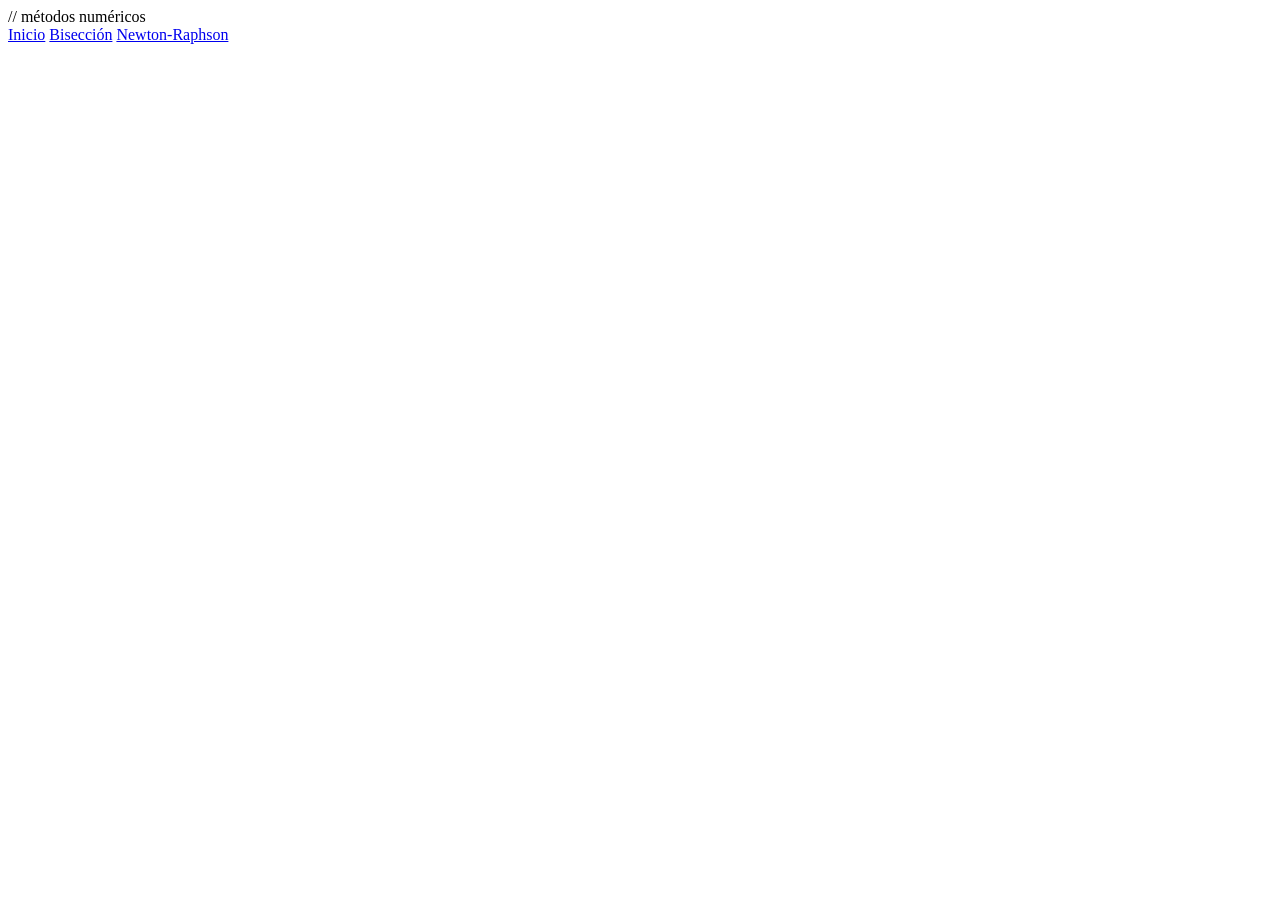
==== index.html @ 4c746f29 "feat: estructura base HTML de página principal" ====
<!DOCTYPE html>
<html lang="es">
<head>
  <meta charset="UTF-8">
  <meta name="viewport" content="width=device-width, initial-scale=1.0">
  <title>Métodos Numéricos 2026</title>
  <link rel="preconnect" href="https://fonts.googleapis.com">
  <link href="https://fonts.googleapis.com/css2?family=Space+Mono:wght@400;700&family=DM+Sans:wght@300;400;500;600&display=swap" rel="stylesheet">
  <link rel="stylesheet" href="styles.css">
</head>
<body>

  <nav>
    <div class="nav-brand">// métodos numéricos</div>
    <div class="nav-links">
      <a href="index.html" class="active">Inicio</a>
      <a href="biseccion/index.html">Bisección</a>
      <a href="newton-raphson/index.html">Newton-Raphson</a>
    </div>
  </nav>

</body>
</html>
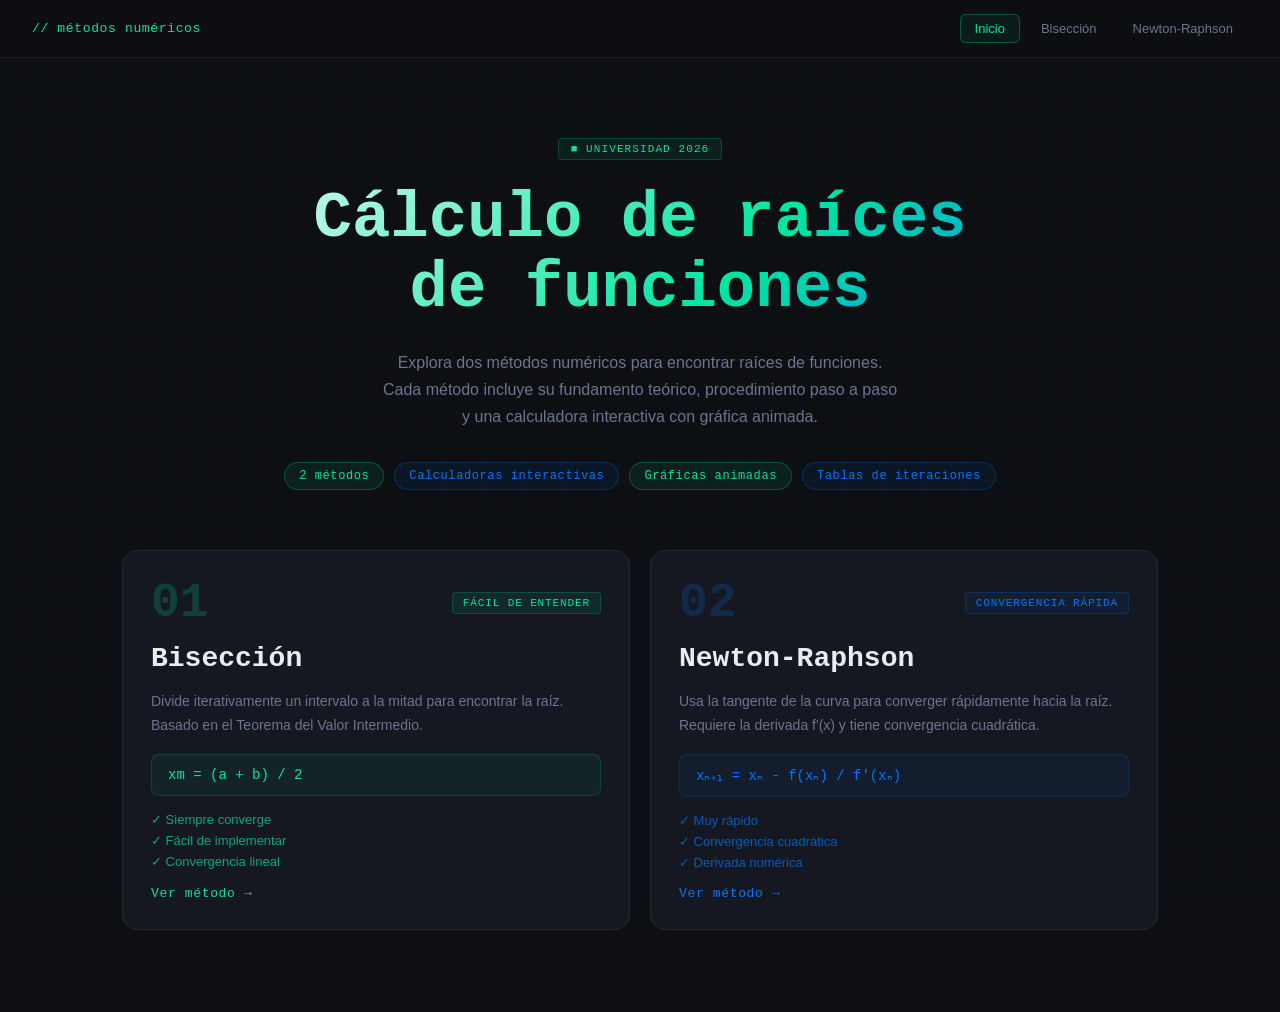
==== commit 18a5eca3: "style: estilos de tarjetas de métodos en página principal" ====
--- a/index.html
+++ b/index.html
@@ -19,5 +19,68 @@
     </div>
   </nav>
 
+  <div class="hero">
+    <div class="hero-tag">&#9632; Universidad 2026</div>
+    <h1>Cálculo de raíces<br>de funciones</h1>
+    <p>
+      Explora dos métodos numéricos para encontrar raíces 
+      de funciones. Cada método incluye su fundamento teórico, 
+      procedimiento paso a paso y una calculadora interactiva 
+      con gráfica animada.
+    </p>
+    <div class="hero-badges">
+      <span class="badge badge-green">2 métodos</span>
+      <span class="badge badge-blue">Calculadoras interactivas</span>
+      <span class="badge badge-green">Gráficas animadas</span>
+      <span class="badge badge-blue">Tablas de iteraciones</span>
+    </div>
+  </div>
+  <div class="methods-grid">
+
+    <a href="biseccion/index.html" class="method-card card-green">
+      <div class="card-header">
+        <div class="card-num">01</div>
+        <div class="card-tag">Fácil de entender</div>
+      </div>
+      <h2>Bisección</h2>
+      <p>
+        Divide iterativamente un intervalo a la mitad para 
+        encontrar la raíz. Basado en el Teorema del Valor 
+        Intermedio.
+      </p>
+      <div class="card-formula">xm = (a + b) / 2</div>
+      <div class="card-features">
+        <span>&#10003; Siempre converge</span>
+        <span>&#10003; Fácil de implementar</span>
+        <span>&#10003; Convergencia lineal</span>
+      </div>
+      <div class="card-footer">
+        Ver método &#8594;
+      </div>
+    </a>
+
+    <a href="newton-raphson/index.html" class="method-card card-blue">
+      <div class="card-header">
+        <div class="card-num">02</div>
+        <div class="card-tag">Convergencia rápida</div>
+      </div>
+      <h2>Newton-Raphson</h2>
+      <p>
+        Usa la tangente de la curva para converger rápidamente 
+        hacia la raíz. Requiere la derivada f'(x) y tiene 
+        convergencia cuadrática.
+      </p>
+      <div class="card-formula">xₙ₊₁ = xₙ - f(xₙ) / f'(xₙ)</div>
+      <div class="card-features">
+        <span>&#10003; Muy rápido</span>
+        <span>&#10003; Convergencia cuadrática</span>
+        <span>&#10003; Derivada numérica</span>
+      </div>
+      <div class="card-footer">
+        Ver método &#8594;
+      </div>
+    </a>
+
+  </div>
 </body>
 </html>
--- a/styles.css
+++ b/styles.css
@@ -0,0 +1,442 @@
+:root {
+  --bg: #0d0f12;
+  --surface: #151820;
+  --surface2: #1c2130;
+  --accent: #00e5a0;
+  --accent2: #0077ff;
+  --text: #e8ecf5;
+  --muted: #6b7590;
+  --border: rgba(255,255,255,0.07);
+  --mono: 'Space Mono', monospace;
+  --sans: 'DM Sans', sans-serif;
+}
+
+* {
+  box-sizing: border-box;
+  margin: 0;
+  padding: 0;
+}
+
+body {
+  background: var(--bg);
+  color: var(--text);
+  font-family: var(--sans);
+  min-height: 100vh;
+  overflow-x: hidden;
+}
+
+body::before {
+  content: '';
+  position: fixed;
+  inset: 0;
+  background-image:
+    linear-gradient(rgba(0,229,160,0.03) 1px, transparent 1px),
+    linear-gradient(90deg, rgba(0,119,255,0.03) 1px, transparent 1px);
+  background-size: 40px 40px;
+  pointer-events: none;
+  z-index: 0;
+}
+
+nav {
+  position: sticky;
+  top: 0;
+  z-index: 100;
+  background: rgba(13,15,18,0.85);
+  backdrop-filter: blur(12px);
+  border-bottom: 1px solid var(--border);
+  padding: 14px 32px;
+  display: flex;
+  align-items: center;
+  justify-content: space-between;
+}
+
+.nav-brand {
+  font-family: var(--mono);
+  font-size: 13px;
+  color: var(--accent);
+  letter-spacing: 0.05em;
+}
+
+.nav-links {
+  display: flex;
+  gap: 6px;
+}
+
+.nav-links a {
+  font-size: 13px;
+  color: var(--muted);
+  text-decoration: none;
+  padding: 6px 14px;
+  border-radius: 6px;
+  border: 1px solid transparent;
+  transition: all 0.2s;
+}
+
+.nav-links a:hover {
+  color: var(--text);
+  border-color: var(--border);
+}
+
+.nav-links a.active {
+  color: var(--accent);
+  border-color: rgba(0,229,160,0.3);
+  background: rgba(0,229,160,0.06);
+}
+
+@media (max-width: 768px) {
+  nav { padding: 14px 16px; }
+}
+
+.hero {
+  position: relative;
+  z-index: 1;
+  padding: 80px 32px 60px;
+  max-width: 1100px;
+  margin: 0 auto;
+  text-align: center;
+}
+
+.hero-tag {
+  display: inline-flex;
+  align-items: center;
+  gap: 8px;
+  font-family: var(--mono);
+  font-size: 11px;
+  color: var(--accent);
+  background: rgba(0,229,160,0.08);
+  border: 1px solid rgba(0,229,160,0.2);
+  padding: 4px 12px;
+  border-radius: 4px;
+  margin-bottom: 24px;
+  letter-spacing: 0.1em;
+  text-transform: uppercase;
+}
+
+.hero h1 {
+  font-family: var(--mono);
+  font-size: clamp(32px, 5vw, 64px);
+  font-weight: 700;
+  line-height: 1.1;
+  background: linear-gradient(135deg, #fff 0%, var(--accent) 60%, var(--accent2) 100%);
+  -webkit-background-clip: text;
+  -webkit-text-fill-color: transparent;
+  margin-bottom: 24px;
+}
+
+.hero p {
+  font-size: 16px;
+  color: var(--muted);
+  max-width: 520px;
+  line-height: 1.7;
+  margin: 0 auto 32px;
+}
+
+.hero-badges {
+  display: flex;
+  gap: 10px;
+  justify-content: center;
+  flex-wrap: wrap;
+}
+
+.badge {
+  font-family: var(--mono);
+  font-size: 12px;
+  padding: 6px 14px;
+  border-radius: 20px;
+  border: 1px solid;
+  letter-spacing: 0.05em;
+}
+
+.badge-green {
+  color: #00e5a0;
+  background: rgba(0,229,160,0.08);
+  border-color: rgba(0,229,160,0.25);
+}
+
+.badge-blue {
+  color: #0077ff;
+  background: rgba(0,119,255,0.08);
+  border-color: rgba(0,119,255,0.25);
+}
+
+@media (max-width: 768px) {
+  .hero { padding: 50px 16px 40px; }
+}
+
+.methods-grid {
+  position: relative;
+  z-index: 1;
+  max-width: 1100px;
+  margin: 0 auto;
+  padding: 0 32px 80px;
+  display: grid;
+  grid-template-columns: 1fr 1fr;
+  gap: 20px;
+}
+
+.method-card {
+  text-decoration: none;
+  color: var(--text);
+  background: var(--surface);
+  border: 1px solid var(--border);
+  border-radius: 16px;
+  padding: 28px;
+  display: flex;
+  flex-direction: column;
+  gap: 16px;
+  transition: all 0.25s;
+  cursor: pointer;
+}
+
+.method-card:hover {
+  transform: translateY(-4px);
+  box-shadow: 0 20px 40px rgba(0,0,0,0.3);
+}
+
+.card-green:hover {
+  border-color: rgba(0,229,160,0.4);
+  box-shadow: 0 20px 40px rgba(0,229,160,0.08);
+}
+
+.card-blue:hover {
+  border-color: rgba(0,119,255,0.4);
+  box-shadow: 0 20px 40px rgba(0,119,255,0.08);
+}
+
+.card-header {
+  display: flex;
+  align-items: center;
+  justify-content: space-between;
+}
+
+.card-num {
+  font-family: var(--mono);
+  font-size: 48px;
+  font-weight: 700;
+  line-height: 1;
+}
+
+.card-green .card-num { color: rgba(0,229,160,0.2); }
+.card-blue .card-num  { color: rgba(0,119,255,0.2); }
+
+.card-tag {
+  font-family: var(--mono);
+  font-size: 11px;
+  padding: 4px 10px;
+  border-radius: 4px;
+  letter-spacing: 0.08em;
+  text-transform: uppercase;
+}
+
+.card-green .card-tag {
+  color: #00e5a0;
+  background: rgba(0,229,160,0.08);
+  border: 1px solid rgba(0,229,160,0.2);
+}
+
+.card-blue .card-tag {
+  color: #0077ff;
+  background: rgba(0,119,255,0.08);
+  border: 1px solid rgba(0,119,255,0.2);
+}
+
+.method-card h2 {
+  font-family: var(--mono);
+  font-size: 28px;
+  font-weight: 700;
+}
+
+.method-card p {
+  font-size: 14px;
+  color: var(--muted);
+  line-height: 1.7;
+}
+
+.card-formula {
+  font-family: var(--mono);
+  font-size: 14px;
+  padding: 12px 16px;
+  border-radius: 8px;
+}
+
+.card-green .card-formula {
+  color: #00e5a0;
+  background: rgba(0,229,160,0.06);
+  border: 1px solid rgba(0,229,160,0.15);
+}
+
+.card-blue .card-formula {
+  color: #0077ff;
+  background: rgba(0,119,255,0.06);
+  border: 1px solid rgba(0,119,255,0.15);
+}
+
+.card-features {
+  display: flex;
+  flex-direction: column;
+  gap: 6px;
+}
+
+.card-features span {
+  font-size: 13px;
+  color: var(--muted);
+}
+
+.card-green .card-features span { color: rgba(0,229,160,0.7); }
+.card-blue  .card-features span { color: rgba(0,119,255,0.7); }
+
+.card-footer {
+  font-family: var(--mono);
+  font-size: 13px;
+  margin-top: auto;
+  letter-spacing: 0.05em;
+}
+
+.card-green .card-footer { color: #00e5a0; }
+.card-blue  .card-footer { color: #0077ff; }
+
+@media (max-width: 768px) {
+  .methods-grid {
+    grid-template-columns: 1fr;
+    padding: 0 16px 60px;
+  }
+}
+
+.methods-grid {
+  position: relative;
+  z-index: 1;
+  max-width: 1100px;
+  margin: 0 auto;
+  padding: 0 32px 80px;
+  display: grid;
+  grid-template-columns: 1fr 1fr;
+  gap: 20px;
+}
+
+.method-card {
+  text-decoration: none;
+  color: var(--text);
+  background: var(--surface);
+  border: 1px solid var(--border);
+  border-radius: 16px;
+  padding: 28px;
+  display: flex;
+  flex-direction: column;
+  gap: 16px;
+  transition: all 0.25s;
+  cursor: pointer;
+}
+
+.method-card:hover {
+  transform: translateY(-4px);
+  box-shadow: 0 20px 40px rgba(0,0,0,0.3);
+}
+
+.card-green:hover {
+  border-color: rgba(0,229,160,0.4);
+  box-shadow: 0 20px 40px rgba(0,229,160,0.08);
+}
+
+.card-blue:hover {
+  border-color: rgba(0,119,255,0.4);
+  box-shadow: 0 20px 40px rgba(0,119,255,0.08);
+}
+
+.card-header {
+  display: flex;
+  align-items: center;
+  justify-content: space-between;
+}
+
+.card-num {
+  font-family: var(--mono);
+  font-size: 48px;
+  font-weight: 700;
+  line-height: 1;
+}
+
+.card-green .card-num { color: rgba(0,229,160,0.2); }
+.card-blue .card-num  { color: rgba(0,119,255,0.2); }
+
+.card-tag {
+  font-family: var(--mono);
+  font-size: 11px;
+  padding: 4px 10px;
+  border-radius: 4px;
+  letter-spacing: 0.08em;
+  text-transform: uppercase;
+}
+
+.card-green .card-tag {
+  color: #00e5a0;
+  background: rgba(0,229,160,0.08);
+  border: 1px solid rgba(0,229,160,0.2);
+}
+
+.card-blue .card-tag {
+  color: #0077ff;
+  background: rgba(0,119,255,0.08);
+  border: 1px solid rgba(0,119,255,0.2);
+}
+
+.method-card h2 {
+  font-family: var(--mono);
+  font-size: 28px;
+  font-weight: 700;
+}
+
+.method-card p {
+  font-size: 14px;
+  color: var(--muted);
+  line-height: 1.7;
+}
+
+.card-formula {
+  font-family: var(--mono);
+  font-size: 14px;
+  padding: 12px 16px;
+  border-radius: 8px;
+}
+
+.card-green .card-formula {
+  color: #00e5a0;
+  background: rgba(0,229,160,0.06);
+  border: 1px solid rgba(0,229,160,0.15);
+}
+
+.card-blue .card-formula {
+  color: #0077ff;
+  background: rgba(0,119,255,0.06);
+  border: 1px solid rgba(0,119,255,0.15);
+}
+
+.card-features {
+  display: flex;
+  flex-direction: column;
+  gap: 6px;
+}
+
+.card-features span {
+  font-size: 13px;
+  color: var(--muted);
+}
+
+.card-green .card-features span { color: rgba(0,229,160,0.7); }
+.card-blue  .card-features span { color: rgba(0,119,255,0.7); }
+
+.card-footer {
+  font-family: var(--mono);
+  font-size: 13px;
+  margin-top: auto;
+  letter-spacing: 0.05em;
+}
+
+.card-green .card-footer { color: #00e5a0; }
+.card-blue  .card-footer { color: #0077ff; }
+
+@media (max-width: 768px) {
+  .methods-grid {
+    grid-template-columns: 1fr;
+    padding: 0 16px 60px;
+  }
+}
